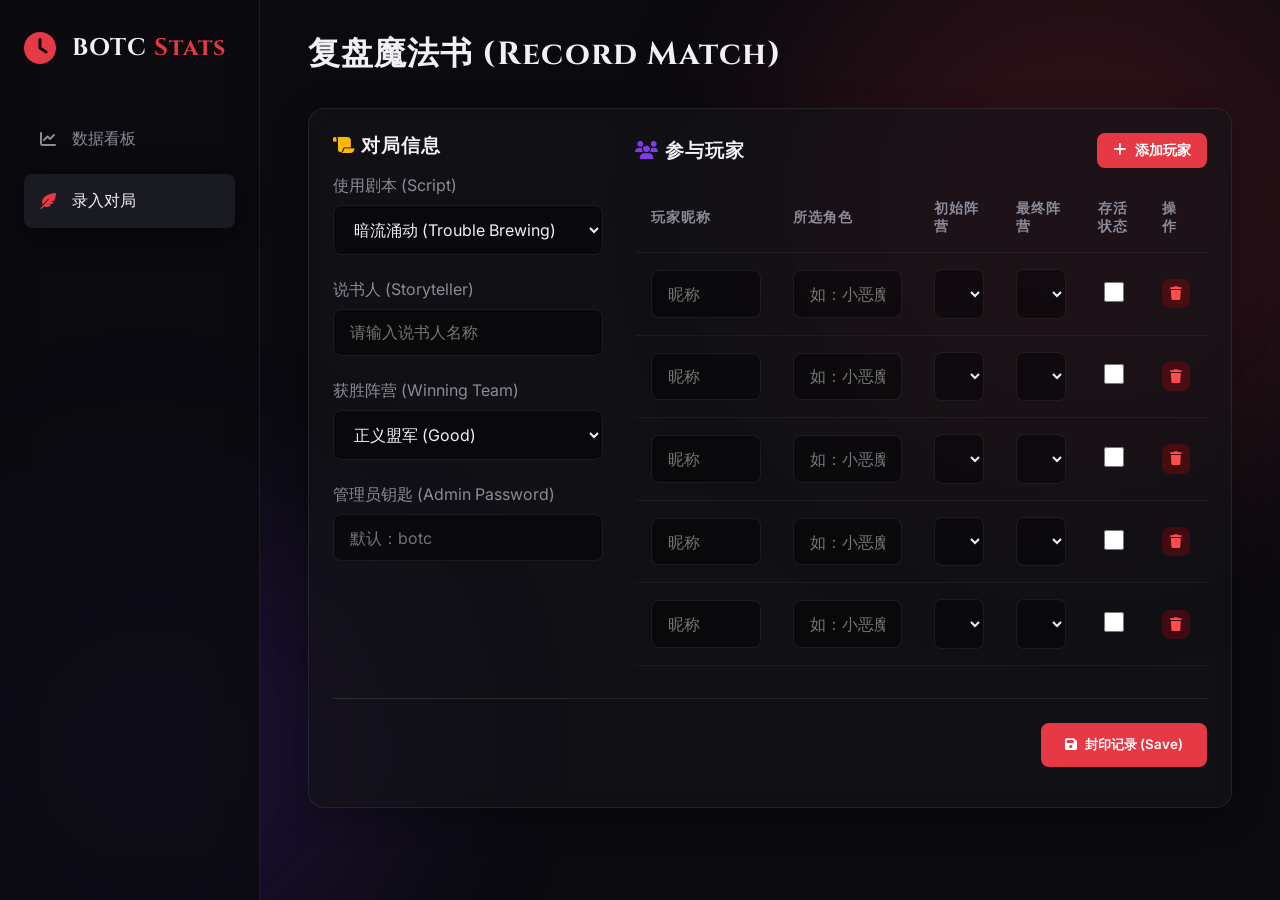
==== static/record.html @ b51979e8 "Initial commit for BOTC Leaderboard" ====
<!DOCTYPE html>
<html lang="zh-CN">

<head>
    <meta charset="UTF-8">
    <meta name="viewport" content="width=device-width, initial-scale=1.0">
    <title>Record Match - BOTC</title>
    <link
        href="https://fonts.googleapis.com/css2?family=Inter:wght@400;500;600;700&family=Cinzel:wght@600;700&display=swap"
        rel="stylesheet">
    <link rel="stylesheet" href="css/style.css">
    <link rel="stylesheet" href="https://cdnjs.cloudflare.com/ajax/libs/font-awesome/6.4.0/css/all.min.css">
</head>

<body class="dashboard-body">
    <div class="background-effects">
        <div class="glow red-glow"></div>
        <div class="glow purple-glow"></div>
    </div>

    <nav class="sidebar">
        <div class="logo">
            <i class="fa-solid fa-clock"></i>
            <h1>BOTC <span class="accent">Stats</span></h1>
        </div>
        <ul class="nav-links">
            <li><a href="index.html"><i class="fa-solid fa-chart-line"></i> 数据看板</a></li>
            <li class="active"><a href="record.html"><i class="fa-solid fa-feather-pointed"></i> 录入对局</a></li>
        </ul>
    </nav>

    <main class="main-content">
        <header class="top-header">
            <h2>复盘魔法书 (Record Match)</h2>
        </header>

        <div class="card">
            <form id="record-form">
                <div class="dashboard-grid" style="gap: 2rem;">
                    <!-- 左侧：基础信息 -->
                    <div style="grid-column: span 1;">
                        <h3 class="mb-4"><i class="fa-solid fa-scroll text-gold"></i> 对局信息</h3>
                        <div class="form-group mt-3">
                            <label>使用剧本 (Script)</label>
                            <select id="match-script" class="form-control" required>
                                <option value="暗流涌动 (Trouble Brewing)">暗流涌动 (Trouble Brewing)</option>
                                <option value="黯月初升 (Bad Moon Rising)">黯月初升 (Bad Moon Rising)</option>
                                <option value="紫云密教 (Sects & Violets)">紫云密教 (Sects & Violets)</option>
                                <option value="自定义 (Custom)">自定义 (Custom)</option>
                            </select>
                        </div>
                        <div class="form-group mt-3">
                            <label>说书人 (Storyteller)</label>
                            <input type="text" id="match-storyteller" class="form-control" required
                                placeholder="请输入说书人名称">
                        </div>
                        <div class="form-group mt-3">
                            <label>获胜阵营 (Winning Team)</label>
                            <select id="match-winner" class="form-control" required>
                                <option value="good">正义盟军 (Good)</option>
                                <option value="bad">邪恶阵营 (Evil)</option>
                            </select>
                        </div>
                        <div class="form-group mt-4">
                            <label>管理员钥匙 (Admin Password)</label>
                            <input type="password" id="match-password" class="form-control" required
                                placeholder="默认：botc">
                        </div>
                    </div>

                    <!-- 右侧：玩家列表 -->
                    <div style="grid-column: span 2;">
                        <div
                            style="display: flex; justify-content: space-between; align-items: center; margin-bottom: 1rem;">
                            <h3><i class="fa-solid fa-users text-purple"></i> 参与玩家</h3>
                            <button type="button" class="btn btn-primary"
                                style="padding: 0.5rem 1rem; font-size: 0.9rem" onclick="addPlayerRow()">
                                <i class="fa-solid fa-plus"></i> 添加玩家
                            </button>
                        </div>

                        <div class="table-container">
                            <table class="data-table" id="players-table">
                                <thead>
                                    <tr>
                                        <th>玩家昵称</th>
                                        <th>所选角色</th>
                                        <th>初始阵营</th>
                                        <th>最终阵营</th>
                                        <th>存活状态</th>
                                        <th>操作</th>
                                    </tr>
                                </thead>
                                <tbody id="players-list">
                                    <!-- 动态添加行 -->
                                </tbody>
                            </table>
                        </div>
                    </div>
                </div>

                <div
                    style="margin-top: 2rem; border-top: 1px solid rgba(255,255,255,0.1); padding-top: 1.5rem; text-align: right;">
                    <button type="submit" class="btn btn-primary btn-large">
                        <i class="fa-solid fa-save"></i> 封印记录 (Save)
                    </button>
                    <div id="form-msg" style="margin-top: 1rem; font-weight: bold;"></div>
                </div>
            </form>
        </div>
    </main>

    <script src="js/record.js"></script>
</body>

</html>
---- static/css/style.css ----
:root {
    --bg-dark: #0a0a0f;
    --bg-card: rgba(20, 20, 25, 0.6);
    --bg-card-hover: rgba(30, 30, 40, 0.8);
    --border-color: rgba(255, 255, 255, 0.08);
    --text-main: #f0f0f5;
    --text-muted: #8b8b99;
    --accent-red: #e63946;
    --accent-blue: #457b9d;
    --accent-purple: #8338ec;
    --accent-gold: #ffb703;
    
    --shadow-subtle: 0 8px 32px rgba(0, 0, 0, 0.3);
    --shadow-glow: 0 0 15px rgba(230, 57, 70, 0.2);
}

* {
    margin: 0;
    padding: 0;
    box-sizing: border-box;
}

body {
    font-family: 'Inter', sans-serif;
    background-color: var(--bg-dark);
    color: var(--text-main);
    min-height: 100vh;
    display: flex;
    overflow-x: hidden;
}

h1, h2, h3, h4 {
    font-family: 'Cinzel', serif;
    letter-spacing: 1px;
}

/* Background Effects */
.background-effects {
    position: fixed;
    top: 0; left: 0; width: 100%; height: 100%;
    z-index: -1;
    overflow: hidden;
    pointer-events: none;
}
.glow {
    position: absolute;
    border-radius: 50%;
    filter: blur(100px);
    opacity: 0.15;
}
.red-glow {
    width: 600px; height: 600px;
    background: var(--accent-red);
    top: -100px; right: -100px;
}
.purple-glow {
    width: 500px; height: 500px;
    background: var(--accent-purple);
    bottom: -100px; left: -100px;
}

/* Utility Classes */
.text-red { color: var(--accent-red); }
.text-blue { color: var(--accent-blue); }
.text-purple { color: var(--accent-purple); }
.text-gold { color: var(--accent-gold); }
.bg-red { background: var(--accent-red); }
.bg-blue { background: var(--accent-blue); }
.bg-purple { background: var(--accent-purple); }
.mt-3 { margin-top: 1rem; }
.mt-4 { margin-top: 1.5rem; }

/* Sidebar Navigation */
.sidebar {
    width: 260px;
    background: rgba(10, 10, 15, 0.8);
    backdrop-filter: blur(20px);
    border-right: 1px solid var(--border-color);
    padding: 2rem 1.5rem;
    display: flex;
    flex-direction: column;
}
.logo {
    display: flex;
    align-items: center;
    gap: 1rem;
    margin-bottom: 3rem;
}
.logo i {
    font-size: 2rem;
    color: var(--accent-red);
}
.logo h1 {
    font-size: 1.5rem;
}
.logo .accent {
    color: var(--accent-red);
}

.nav-links { list-style: none; flex-grow: 1; }
.nav-links li { margin-bottom: 0.5rem; }
.nav-links a {
    display: flex;
    align-items: center;
    gap: 1rem;
    padding: 1rem;
    color: var(--text-muted);
    text-decoration: none;
    border-radius: 8px;
    transition: all 0.3s ease;
    font-weight: 500;
}
.nav-links li.active a, .nav-links a:hover {
    background: var(--bg-card-hover);
    color: var(--text-main);
    box-shadow: var(--shadow-subtle);
}
.nav-links li.active a i {
    color: var(--accent-red);
}

.nav-footer .status {
    display: flex;
    align-items: center;
    gap: 0.5rem;
    font-size: 0.85rem;
    color: var(--text-muted);
}
.dot {
    width: 8px; height: 8px;
    border-radius: 50%;
    background: #4cc9f0;
    box-shadow: 0 0 10px #4cc9f0;
}

/* Main Dashboard Area */
.main-content {
    flex-grow: 1;
    padding: 2rem 3rem;
    max-width: calc(100vw - 260px);
    overflow-y: auto;
}

.top-header {
    display: flex;
    justify-content: space-between;
    align-items: center;
    margin-bottom: 2rem;
}
.top-header h2 { font-size: 2rem; }
.stat-badge {
    background: var(--bg-card);
    border: 1px solid var(--border-color);
    padding: 0.8rem 1.5rem;
    border-radius: 12px;
    display: flex;
    flex-direction: column;
    align-items: flex-end;
}
.stat-badge .label { font-size: 0.8rem; color: var(--text-muted); text-transform: uppercase; letter-spacing: 1px; }
.stat-badge .value { font-size: 1.5rem; font-weight: 700; font-family: 'Cinzel', serif; }

/* Grid Layout */
.dashboard-grid {
    display: grid;
    grid-template-columns: repeat(3, 1fr);
    gap: 1.5rem;
}
.col-span-2 { grid-column: span 2; }

.card {
    background: var(--bg-card);
    border: 1px solid var(--border-color);
    border-radius: 16px;
    padding: 1.5rem;
    backdrop-filter: blur(10px);
    box-shadow: var(--shadow-subtle);
    transition: transform 0.3s ease, box-shadow 0.3s ease;
}
.card:hover {
    border-color: rgba(255, 255, 255, 0.15);
    transform: translateY(-2px);
}
.card-header {
    display: flex;
    justify-content: space-between;
    align-items: center;
    margin-bottom: 1.5rem;
    border-bottom: 1px solid rgba(255, 255, 255, 0.05);
    padding-bottom: 1rem;
}
.card-header h3 { font-size: 1.2rem; display: flex; align-items: center; gap: 0.5rem; }

/* Tabs */
.filter-tabs {
    display: flex;
    gap: 0.5rem;
    background: rgba(0, 0, 0, 0.4);
    padding: 0.3rem;
    border-radius: 8px;
}
.filter-tabs button {
    background: none; border: none;
    color: var(--text-muted);
    padding: 0.4rem 0.8rem;
    border-radius: 6px;
    cursor: pointer;
    font-weight: 500;
    transition: all 0.2s;
}
.filter-tabs button.active {
    background: rgba(255, 255, 255, 0.1);
    color: var(--text-main);
}

/* Tables */
.table-container {
    overflow-x: auto;
}
.data-table {
    width: 100%;
    border-collapse: collapse;
}
.data-table th, .data-table td {
    padding: 1rem;
    text-align: left;
    border-bottom: 1px solid rgba(255, 255, 255, 0.05);
}
.data-table th {
    color: var(--text-muted);
    font-size: 0.85rem;
    text-transform: uppercase;
    letter-spacing: 1px;
    font-weight: 600;
}
.data-table tr { transition: background 0.2s; }
.data-table tr:hover { background: rgba(255, 255, 255, 0.03); }

.rank-badge {
    display: inline-block;
    width: 28px; height: 28px;
    line-height: 28px;
    text-align: center;
    border-radius: 50%;
    background: rgba(255, 255, 255, 0.1);
    font-weight: bold;
}
.rank-1 { background: rgba(255, 215, 0, 0.2); color: gold; box-shadow: 0 0 10px rgba(255,215,0,0.3); }
.rank-2 { background: rgba(192, 192, 192, 0.2); color: silver; }
.rank-3 { background: rgba(205, 127, 50, 0.2); color: #cd7f32; }

.player-name { font-weight: 600; font-size: 1.1rem; }

/* Progress Bars */
.progress-bar {
    width: 100%; height: 6px;
    background: rgba(255, 255, 255, 0.1);
    border-radius: 3px;
    overflow: hidden;
    position: relative;
    margin-top: 4px;
}
.progress-fill {
    height: 100%;
    background: var(--text-main);
    border-radius: 3px;
    transition: width 1s ease-out;
}
.progress-fill.red { background: linear-gradient(90deg, #9d0208, var(--accent-red)); box-shadow: 0 0 10px var(--accent-red);}
.progress-fill.blue { background: linear-gradient(90deg, #0077b6, var(--accent-blue)); box-shadow: 0 0 10px var(--accent-blue);}

/* Character List */
.character-list {
    display: flex;
    flex-direction: column;
    gap: 1rem;
}
.char-item {
    display: flex;
    justify-content: space-between;
    align-items: center;
    padding: 1rem;
    background: rgba(0, 0, 0, 0.3);
    border-radius: 12px;
    border-left: 3px solid transparent;
    transition: transform 0.2s;
}
.char-item:hover { transform: translateX(5px); }
.char-item.top-1 { border-left-color: var(--accent-purple); }
.char-info { display: flex; flex-direction: column; }
.char-name { font-weight: 600; font-family: 'Cinzel', serif; font-size: 1.1rem; }
.char-stats { font-size: 0.85rem; color: var(--text-muted); margin-top: 0.2rem; }
.char-winrate {
    font-size: 1.2rem;
    font-weight: 700;
}

/* Form Styles (for Record match) */
.form-group { margin-bottom: 1.5rem; }
.form-group label {
    display: block; margin-bottom: 0.5rem; color: var(--text-muted);
}
.form-control {
    width: 100%;
    background: rgba(0, 0, 0, 0.4);
    border: 1px solid var(--border-color);
    color: var(--text-main);
    padding: 0.8rem 1rem;
    border-radius: 8px;
    font-family: inherit;
    font-size: 1rem;
    transition: all 0.3s;
}
.form-control:focus {
    outline: none;
    border-color: var(--accent-red);
    box-shadow: 0 0 0 3px rgba(230, 57, 70, 0.2);
}
.btn {
    padding: 0.8rem 1.5rem;
    border: none;
    border-radius: 8px;
    font-family: inherit;
    font-weight: 600;
    cursor: pointer;
    transition: all 0.3s;
    display: inline-flex;
    align-items: center;
    gap: 0.5rem;
}
.btn-primary {
    background: var(--accent-red);
    color: white;
}
.btn-primary:hover {
    background: #c1121f;
    box-shadow: var(--shadow-glow);
}

.highlight-item {
    display: flex;
    align-items: center;
    gap: 1rem;
    background: rgba(0,0,0,0.3);
    padding: 1rem;
    border-radius: 12px;
}
.highlight-icon {
    width: 40px; height: 40px;
    border-radius: 10px;
    display: flex;
    align-items: center;
    justify-content: center;
    font-size: 1.2rem;
    color: white;
}
.highlight-info { display: flex; flex-direction: column; }
.highlight-info .title { font-size: 0.8rem; color: var(--text-muted); text-transform: uppercase; }
.highlight-info .name { font-family: 'Cinzel', serif; font-size: 1.2rem; font-weight: bold; }

.loading { text-align: center; padding: 2rem; color: var(--text-muted); font-style: italic; }
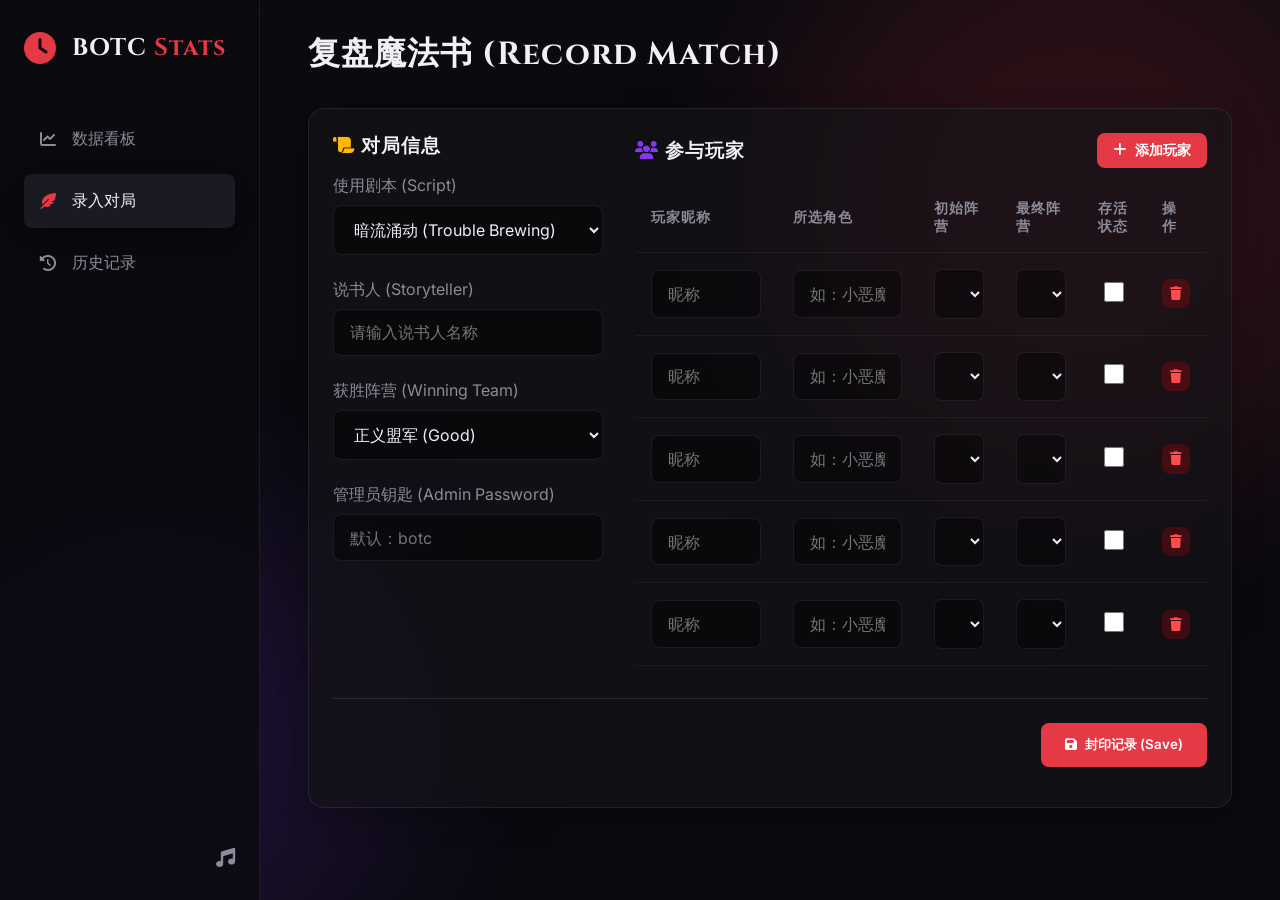
==== commit c693b326: "Update picture and music" ====
--- a/static/record.html
+++ b/static/record.html
@@ -26,8 +26,13 @@
         <ul class="nav-links">
             <li><a href="index.html"><i class="fa-solid fa-chart-line"></i> 数据看板</a></li>
             <li class="active"><a href="record.html"><i class="fa-solid fa-feather-pointed"></i> 录入对局</a></li>
+            <li><a href="history.html"><i class="fa-solid fa-clock-rotate-left"></i> 历史记录</a></li>
         </ul>
+        <div class="nav-footer" style="display: flex; align-items: center; padding-top: 1rem; margin-top: auto;">
+            <i class="fa-solid fa-music audio-control" id="bgm-toggle" title="开关氛围音乐"></i>
+        </div>
     </nav>
+    <audio id="bgm-audio" src="audio/bgm.mp3" loop preload="auto"></audio>
 
     <main class="main-content">
         <header class="top-header">
@@ -45,7 +50,7 @@
                             <select id="match-script" class="form-control" required>
                                 <option value="暗流涌动 (Trouble Brewing)">暗流涌动 (Trouble Brewing)</option>
                                 <option value="黯月初升 (Bad Moon Rising)">黯月初升 (Bad Moon Rising)</option>
-                                <option value="紫云密教 (Sects & Violets)">紫云密教 (Sects & Violets)</option>
+                                <option value="梦殒春宵 (Sects & Violets)">梦殒春宵 (Sects & Violets)</option>
                                 <option value="自定义 (Custom)">自定义 (Custom)</option>
                             </select>
                         </div>
@@ -110,6 +115,7 @@
         </div>
     </main>
 
+    <script src="js/audio.js"></script>
     <script src="js/record.js"></script>
 </body>
 
--- a/static/css/style.css
+++ b/static/css/style.css
@@ -9,7 +9,7 @@
     --accent-blue: #457b9d;
     --accent-purple: #8338ec;
     --accent-gold: #ffb703;
-    
+
     --shadow-subtle: 0 8px 32px rgba(0, 0, 0, 0.3);
     --shadow-glow: 0 0 15px rgba(230, 57, 70, 0.2);
 }
@@ -29,7 +29,10 @@
     overflow-x: hidden;
 }
 
-h1, h2, h3, h4 {
+h1,
+h2,
+h3,
+h4 {
     font-family: 'Cinzel', serif;
     letter-spacing: 1px;
 }
@@ -37,38 +40,74 @@
 /* Background Effects */
 .background-effects {
     position: fixed;
-    top: 0; left: 0; width: 100%; height: 100%;
+    top: 0;
+    left: 0;
+    width: 100%;
+    height: 100%;
     z-index: -1;
     overflow: hidden;
     pointer-events: none;
 }
+
 .glow {
     position: absolute;
     border-radius: 50%;
     filter: blur(100px);
     opacity: 0.15;
 }
+
 .red-glow {
-    width: 600px; height: 600px;
+    width: 600px;
+    height: 600px;
     background: var(--accent-red);
-    top: -100px; right: -100px;
-}
+    top: -100px;
+    right: -100px;
+}
+
 .purple-glow {
-    width: 500px; height: 500px;
+    width: 500px;
+    height: 500px;
     background: var(--accent-purple);
-    bottom: -100px; left: -100px;
+    bottom: -100px;
+    left: -100px;
 }
 
 /* Utility Classes */
-.text-red { color: var(--accent-red); }
-.text-blue { color: var(--accent-blue); }
-.text-purple { color: var(--accent-purple); }
-.text-gold { color: var(--accent-gold); }
-.bg-red { background: var(--accent-red); }
-.bg-blue { background: var(--accent-blue); }
-.bg-purple { background: var(--accent-purple); }
-.mt-3 { margin-top: 1rem; }
-.mt-4 { margin-top: 1.5rem; }
+.text-red {
+    color: var(--accent-red);
+}
+
+.text-blue {
+    color: var(--accent-blue);
+}
+
+.text-purple {
+    color: var(--accent-purple);
+}
+
+.text-gold {
+    color: var(--accent-gold);
+}
+
+.bg-red {
+    background: var(--accent-red);
+}
+
+.bg-blue {
+    background: var(--accent-blue);
+}
+
+.bg-purple {
+    background: var(--accent-purple);
+}
+
+.mt-3 {
+    margin-top: 1rem;
+}
+
+.mt-4 {
+    margin-top: 1.5rem;
+}
 
 /* Sidebar Navigation */
 .sidebar {
@@ -80,25 +119,36 @@
     display: flex;
     flex-direction: column;
 }
+
 .logo {
     display: flex;
     align-items: center;
     gap: 1rem;
     margin-bottom: 3rem;
 }
+
 .logo i {
     font-size: 2rem;
     color: var(--accent-red);
 }
+
 .logo h1 {
     font-size: 1.5rem;
 }
+
 .logo .accent {
     color: var(--accent-red);
 }
 
-.nav-links { list-style: none; flex-grow: 1; }
-.nav-links li { margin-bottom: 0.5rem; }
+.nav-links {
+    list-style: none;
+    flex-grow: 1;
+}
+
+.nav-links li {
+    margin-bottom: 0.5rem;
+}
+
 .nav-links a {
     display: flex;
     align-items: center;
@@ -110,11 +160,14 @@
     transition: all 0.3s ease;
     font-weight: 500;
 }
-.nav-links li.active a, .nav-links a:hover {
+
+.nav-links li.active a,
+.nav-links a:hover {
     background: var(--bg-card-hover);
     color: var(--text-main);
     box-shadow: var(--shadow-subtle);
 }
+
 .nav-links li.active a i {
     color: var(--accent-red);
 }
@@ -126,11 +179,37 @@
     font-size: 0.85rem;
     color: var(--text-muted);
 }
+
 .dot {
-    width: 8px; height: 8px;
+    width: 8px;
+    height: 8px;
     border-radius: 50%;
     background: #4cc9f0;
     box-shadow: 0 0 10px #4cc9f0;
+}
+
+/* Audio Control */
+.audio-control {
+    margin-left: auto;
+    cursor: pointer;
+    font-size: 1.2rem;
+    color: var(--text-muted);
+    transition: color 0.3s;
+}
+
+.audio-control:hover {
+    color: var(--text-main);
+}
+
+.audio-control.playing {
+    color: var(--accent-gold);
+    animation: spin 3s linear infinite;
+}
+
+@keyframes spin {
+    100% {
+        transform: rotate(360deg);
+    }
 }
 
 /* Main Dashboard Area */
@@ -147,7 +226,11 @@
     align-items: center;
     margin-bottom: 2rem;
 }
-.top-header h2 { font-size: 2rem; }
+
+.top-header h2 {
+    font-size: 2rem;
+}
+
 .stat-badge {
     background: var(--bg-card);
     border: 1px solid var(--border-color);
@@ -157,8 +240,19 @@
     flex-direction: column;
     align-items: flex-end;
 }
-.stat-badge .label { font-size: 0.8rem; color: var(--text-muted); text-transform: uppercase; letter-spacing: 1px; }
-.stat-badge .value { font-size: 1.5rem; font-weight: 700; font-family: 'Cinzel', serif; }
+
+.stat-badge .label {
+    font-size: 0.8rem;
+    color: var(--text-muted);
+    text-transform: uppercase;
+    letter-spacing: 1px;
+}
+
+.stat-badge .value {
+    font-size: 1.5rem;
+    font-weight: 700;
+    font-family: 'Cinzel', serif;
+}
 
 /* Grid Layout */
 .dashboard-grid {
@@ -166,7 +260,10 @@
     grid-template-columns: repeat(3, 1fr);
     gap: 1.5rem;
 }
-.col-span-2 { grid-column: span 2; }
+
+.col-span-2 {
+    grid-column: span 2;
+}
 
 .card {
     background: var(--bg-card);
@@ -177,10 +274,12 @@
     box-shadow: var(--shadow-subtle);
     transition: transform 0.3s ease, box-shadow 0.3s ease;
 }
+
 .card:hover {
     border-color: rgba(255, 255, 255, 0.15);
     transform: translateY(-2px);
 }
+
 .card-header {
     display: flex;
     justify-content: space-between;
@@ -189,7 +288,13 @@
     border-bottom: 1px solid rgba(255, 255, 255, 0.05);
     padding-bottom: 1rem;
 }
-.card-header h3 { font-size: 1.2rem; display: flex; align-items: center; gap: 0.5rem; }
+
+.card-header h3 {
+    font-size: 1.2rem;
+    display: flex;
+    align-items: center;
+    gap: 0.5rem;
+}
 
 /* Tabs */
 .filter-tabs {
@@ -199,8 +304,10 @@
     padding: 0.3rem;
     border-radius: 8px;
 }
+
 .filter-tabs button {
-    background: none; border: none;
+    background: none;
+    border: none;
     color: var(--text-muted);
     padding: 0.4rem 0.8rem;
     border-radius: 6px;
@@ -208,6 +315,7 @@
     font-weight: 500;
     transition: all 0.2s;
 }
+
 .filter-tabs button.active {
     background: rgba(255, 255, 255, 0.1);
     color: var(--text-main);
@@ -217,15 +325,19 @@
 .table-container {
     overflow-x: auto;
 }
+
 .data-table {
     width: 100%;
     border-collapse: collapse;
 }
-.data-table th, .data-table td {
+
+.data-table th,
+.data-table td {
     padding: 1rem;
     text-align: left;
     border-bottom: 1px solid rgba(255, 255, 255, 0.05);
 }
+
 .data-table th {
     color: var(--text-muted);
     font-size: 0.85rem;
@@ -233,41 +345,74 @@
     letter-spacing: 1px;
     font-weight: 600;
 }
-.data-table tr { transition: background 0.2s; }
-.data-table tr:hover { background: rgba(255, 255, 255, 0.03); }
+
+.data-table tr {
+    transition: background 0.2s;
+}
+
+.data-table tr:hover {
+    background: rgba(255, 255, 255, 0.03);
+}
 
 .rank-badge {
     display: inline-block;
-    width: 28px; height: 28px;
+    width: 28px;
+    height: 28px;
     line-height: 28px;
     text-align: center;
     border-radius: 50%;
     background: rgba(255, 255, 255, 0.1);
     font-weight: bold;
 }
-.rank-1 { background: rgba(255, 215, 0, 0.2); color: gold; box-shadow: 0 0 10px rgba(255,215,0,0.3); }
-.rank-2 { background: rgba(192, 192, 192, 0.2); color: silver; }
-.rank-3 { background: rgba(205, 127, 50, 0.2); color: #cd7f32; }
-
-.player-name { font-weight: 600; font-size: 1.1rem; }
+
+.rank-1 {
+    background: rgba(255, 215, 0, 0.2);
+    color: gold;
+    box-shadow: 0 0 10px rgba(255, 215, 0, 0.3);
+}
+
+.rank-2 {
+    background: rgba(192, 192, 192, 0.2);
+    color: silver;
+}
+
+.rank-3 {
+    background: rgba(205, 127, 50, 0.2);
+    color: #cd7f32;
+}
+
+.player-name {
+    font-weight: 600;
+    font-size: 1.1rem;
+}
 
 /* Progress Bars */
 .progress-bar {
-    width: 100%; height: 6px;
+    width: 100%;
+    height: 6px;
     background: rgba(255, 255, 255, 0.1);
     border-radius: 3px;
     overflow: hidden;
     position: relative;
     margin-top: 4px;
 }
+
 .progress-fill {
     height: 100%;
     background: var(--text-main);
     border-radius: 3px;
     transition: width 1s ease-out;
 }
-.progress-fill.red { background: linear-gradient(90deg, #9d0208, var(--accent-red)); box-shadow: 0 0 10px var(--accent-red);}
-.progress-fill.blue { background: linear-gradient(90deg, #0077b6, var(--accent-blue)); box-shadow: 0 0 10px var(--accent-blue);}
+
+.progress-fill.red {
+    background: linear-gradient(90deg, #9d0208, var(--accent-red));
+    box-shadow: 0 0 10px var(--accent-red);
+}
+
+.progress-fill.blue {
+    background: linear-gradient(90deg, #0077b6, var(--accent-blue));
+    box-shadow: 0 0 10px var(--accent-blue);
+}
 
 /* Character List */
 .character-list {
@@ -275,6 +420,7 @@
     flex-direction: column;
     gap: 1rem;
 }
+
 .char-item {
     display: flex;
     justify-content: space-between;
@@ -285,21 +431,64 @@
     border-left: 3px solid transparent;
     transition: transform 0.2s;
 }
-.char-item:hover { transform: translateX(5px); }
-.char-item.top-1 { border-left-color: var(--accent-purple); }
-.char-info { display: flex; flex-direction: column; }
-.char-name { font-weight: 600; font-family: 'Cinzel', serif; font-size: 1.1rem; }
-.char-stats { font-size: 0.85rem; color: var(--text-muted); margin-top: 0.2rem; }
+
+.char-item:hover {
+    transform: translateX(5px);
+}
+
+.char-item.top-1 {
+    border-left-color: var(--accent-purple);
+}
+
+.char-info {
+    display: flex;
+    flex-direction: column;
+}
+
+.char-name {
+    font-weight: 600;
+    font-family: 'Cinzel', serif;
+    font-size: 1.1rem;
+}
+
+.char-stats {
+    font-size: 0.85rem;
+    color: var(--text-muted);
+    margin-top: 0.2rem;
+}
+
 .char-winrate {
     font-size: 1.2rem;
     font-weight: 700;
 }
 
+.char-icon {
+    width: 42px;
+    height: 42px;
+    border-radius: 50%;
+    object-fit: cover;
+    background-color: rgba(255, 255, 255, 0.05);
+    border: 2px solid rgba(255, 255, 255, 0.1);
+}
+
+.char-icon-small {
+    width: 24px;
+    height: 24px;
+    border-radius: 50%;
+    object-fit: cover;
+}
+
 /* Form Styles (for Record match) */
-.form-group { margin-bottom: 1.5rem; }
+.form-group {
+    margin-bottom: 1.5rem;
+}
+
 .form-group label {
-    display: block; margin-bottom: 0.5rem; color: var(--text-muted);
-}
+    display: block;
+    margin-bottom: 0.5rem;
+    color: var(--text-muted);
+}
+
 .form-control {
     width: 100%;
     background: rgba(0, 0, 0, 0.4);
@@ -311,11 +500,13 @@
     font-size: 1rem;
     transition: all 0.3s;
 }
+
 .form-control:focus {
     outline: none;
     border-color: var(--accent-red);
     box-shadow: 0 0 0 3px rgba(230, 57, 70, 0.2);
 }
+
 .btn {
     padding: 0.8rem 1.5rem;
     border: none;
@@ -328,10 +519,12 @@
     align-items: center;
     gap: 0.5rem;
 }
+
 .btn-primary {
     background: var(--accent-red);
     color: white;
 }
+
 .btn-primary:hover {
     background: #c1121f;
     box-shadow: var(--shadow-glow);
@@ -341,12 +534,14 @@
     display: flex;
     align-items: center;
     gap: 1rem;
-    background: rgba(0,0,0,0.3);
+    background: rgba(0, 0, 0, 0.3);
     padding: 1rem;
     border-radius: 12px;
 }
+
 .highlight-icon {
-    width: 40px; height: 40px;
+    width: 40px;
+    height: 40px;
     border-radius: 10px;
     display: flex;
     align-items: center;
@@ -354,8 +549,27 @@
     font-size: 1.2rem;
     color: white;
 }
-.highlight-info { display: flex; flex-direction: column; }
-.highlight-info .title { font-size: 0.8rem; color: var(--text-muted); text-transform: uppercase; }
-.highlight-info .name { font-family: 'Cinzel', serif; font-size: 1.2rem; font-weight: bold; }
-
-.loading { text-align: center; padding: 2rem; color: var(--text-muted); font-style: italic; }
+
+.highlight-info {
+    display: flex;
+    flex-direction: column;
+}
+
+.highlight-info .title {
+    font-size: 0.8rem;
+    color: var(--text-muted);
+    text-transform: uppercase;
+}
+
+.highlight-info .name {
+    font-family: 'Cinzel', serif;
+    font-size: 1.2rem;
+    font-weight: bold;
+}
+
+.loading {
+    text-align: center;
+    padding: 2rem;
+    color: var(--text-muted);
+    font-style: italic;
+}
